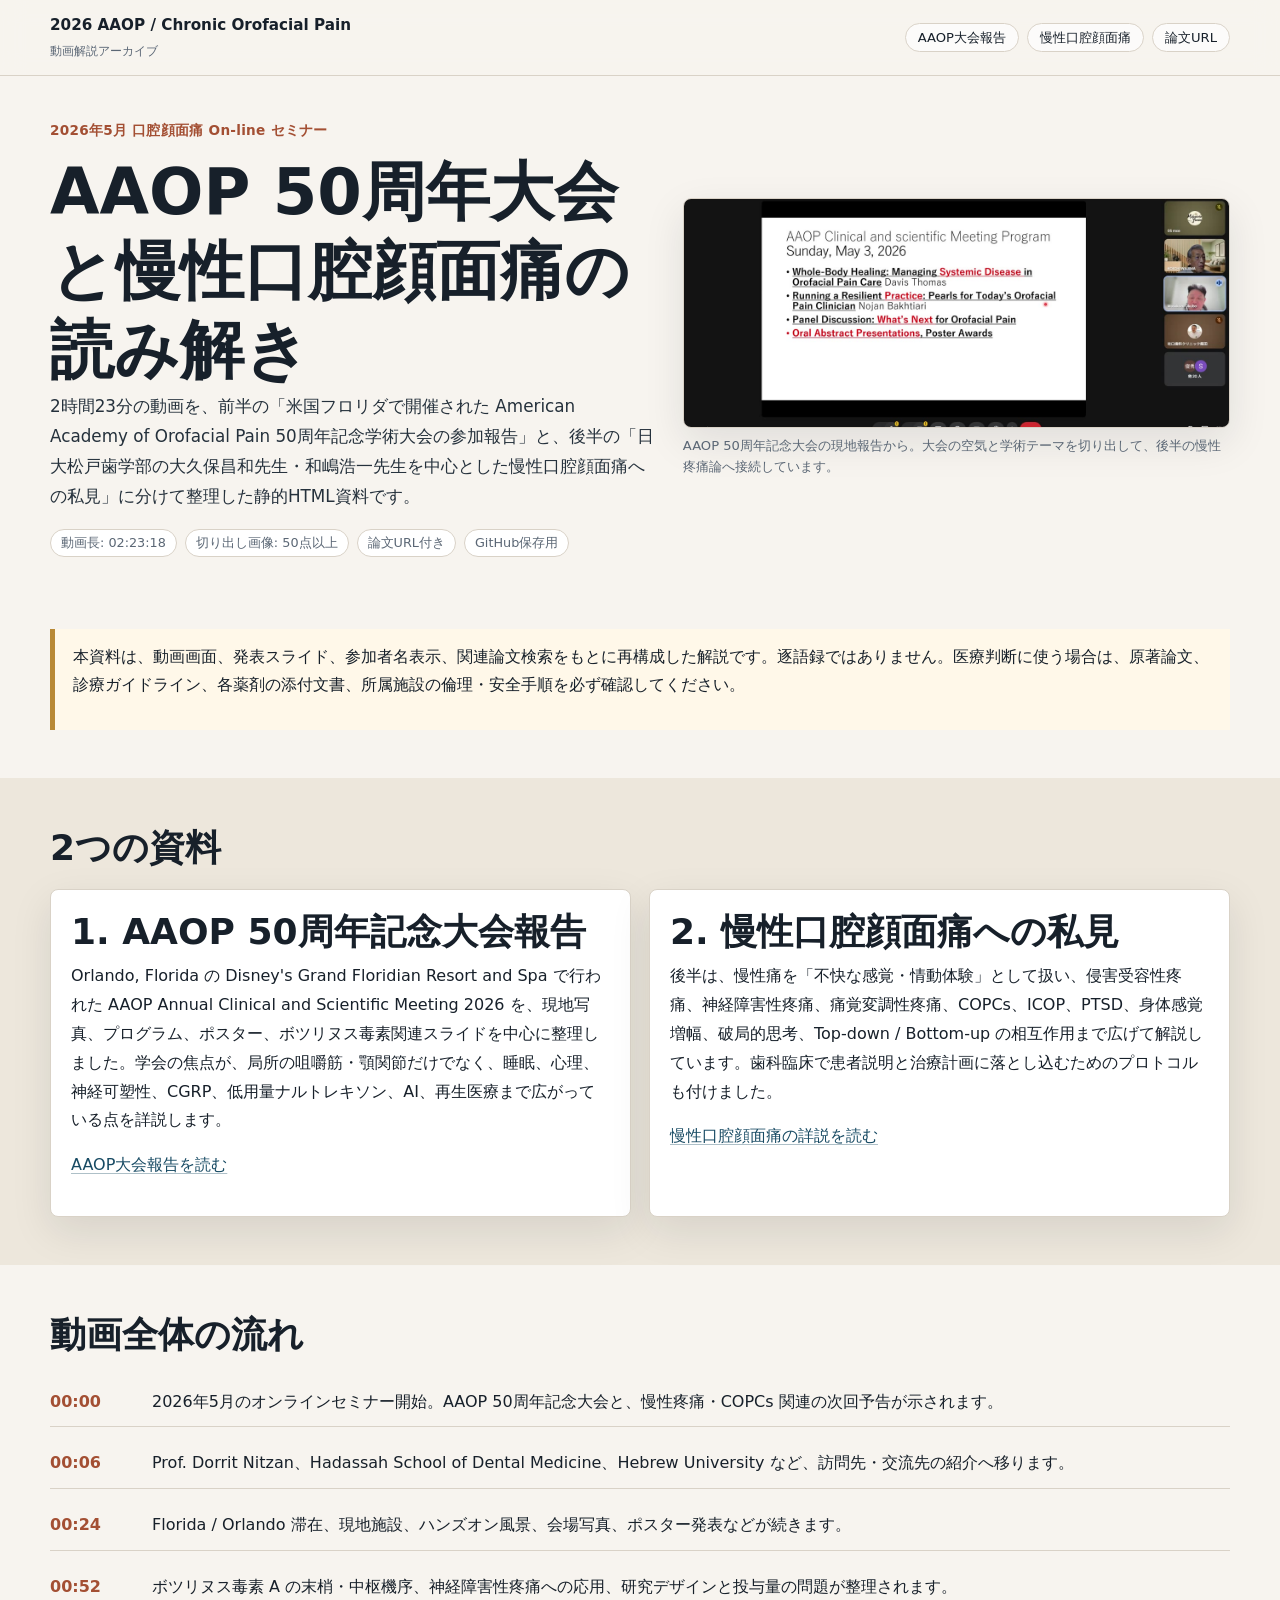
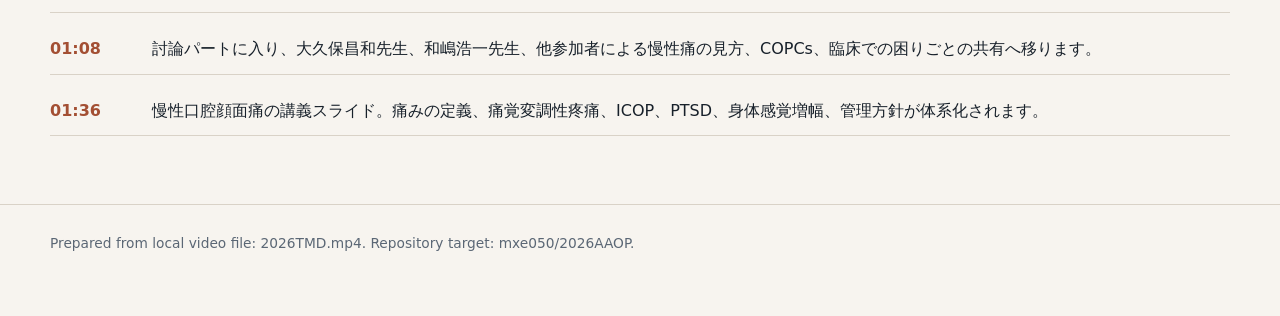
==== index.html @ 22a261c4 "Create AAOP 2026 report site" ====
<!doctype html>
<html lang="ja">
<head>
  <meta charset="utf-8">
  <meta name="viewport" content="width=device-width, initial-scale=1">
  <title>2026 AAOP 50周年大会報告と慢性口腔顔面痛 詳説</title>
  <link rel="stylesheet" href="assets/css/style.css">
</head>
<body>
  <header class="site-header">
    <nav class="nav" aria-label="主要ナビゲーション">
      <a class="brand" href="index.html">
        <strong>2026 AAOP / Chronic Orofacial Pain</strong>
        <span>動画解説アーカイブ</span>
      </a>
      <div class="nav-links">
        <a href="aaop-report.html">AAOP大会報告</a>
        <a href="chronic-orofacial-pain.html">慢性口腔顔面痛</a>
        <a href="chronic-orofacial-pain.html#papers">論文URL</a>
      </div>
    </nav>
  </header>

  <main>
    <section class="hero">
      <div class="hero-grid">
        <div>
          <p class="eyebrow">2026年5月 口腔顔面痛 On-line セミナー</p>
          <h1>AAOP 50周年大会と慢性口腔顔面痛の読み解き</h1>
          <p class="lead">
            2時間23分の動画を、前半の「米国フロリダで開催された American Academy of Orofacial Pain 50周年記念学術大会の参加報告」と、後半の「日大松戸歯学部の大久保昌和先生・和嶋浩一先生を中心とした慢性口腔顔面痛への私見」に分けて整理した静的HTML資料です。
          </p>
          <div class="meta">
            <span class="pill">動画長: 02:23:18</span>
            <span class="pill">切り出し画像: 50点以上</span>
            <span class="pill">論文URL付き</span>
            <span class="pill">GitHub保存用</span>
          </div>
        </div>
        <figure class="hero-media">
          <img src="assets/images/p1_011_anniversary_stage.jpg" alt="AAOP 50周年記念大会の会場スライド">
          <figcaption>AAOP 50周年記念大会の現地報告から。大会の空気と学術テーマを切り出して、後半の慢性疼痛論へ接続しています。</figcaption>
        </figure>
      </div>
    </section>

    <section class="band">
      <div class="wrap">
        <div class="notice">
          <p>
            本資料は、動画画面、発表スライド、参加者名表示、関連論文検索をもとに再構成した解説です。逐語録ではありません。医療判断に使う場合は、原著論文、診療ガイドライン、各薬剤の添付文書、所属施設の倫理・安全手順を必ず確認してください。
          </p>
        </div>
      </div>
    </section>

    <section class="band alt">
      <div class="wrap">
        <h2>2つの資料</h2>
        <div class="summary-grid">
          <article class="summary-card">
            <h2>1. AAOP 50周年記念大会報告</h2>
            <p>
              Orlando, Florida の Disney's Grand Floridian Resort and Spa で行われた AAOP Annual Clinical and Scientific Meeting 2026 を、現地写真、プログラム、ポスター、ボツリヌス毒素関連スライドを中心に整理しました。学会の焦点が、局所の咀嚼筋・顎関節だけでなく、睡眠、心理、神経可塑性、CGRP、低用量ナルトレキソン、AI、再生医療まで広がっている点を詳説します。
            </p>
            <p><a href="aaop-report.html">AAOP大会報告を読む</a></p>
          </article>

          <article class="summary-card">
            <h2>2. 慢性口腔顔面痛への私見</h2>
            <p>
              後半は、慢性痛を「不快な感覚・情動体験」として扱い、侵害受容性疼痛、神経障害性疼痛、痛覚変調性疼痛、COPCs、ICOP、PTSD、身体感覚増幅、破局的思考、Top-down / Bottom-up の相互作用まで広げて解説しています。歯科臨床で患者説明と治療計画に落とし込むためのプロトコルも付けました。
            </p>
            <p><a href="chronic-orofacial-pain.html">慢性口腔顔面痛の詳説を読む</a></p>
          </article>
        </div>
      </div>
    </section>

    <section class="band">
      <div class="wrap">
        <h2>動画全体の流れ</h2>
        <div class="timeline">
          <div class="time-row">
            <div class="time">00:00</div>
            <div>2026年5月のオンラインセミナー開始。AAOP 50周年記念大会と、慢性疼痛・COPCs 関連の次回予告が示されます。</div>
          </div>
          <div class="time-row">
            <div class="time">00:06</div>
            <div>Prof. Dorrit Nitzan、Hadassah School of Dental Medicine、Hebrew University など、訪問先・交流先の紹介へ移ります。</div>
          </div>
          <div class="time-row">
            <div class="time">00:24</div>
            <div>Florida / Orlando 滞在、現地施設、ハンズオン風景、会場写真、ポスター発表などが続きます。</div>
          </div>
          <div class="time-row">
            <div class="time">00:52</div>
            <div>ボツリヌス毒素 A の末梢・中枢機序、神経障害性疼痛への応用、研究デザインと投与量の問題が整理されます。</div>
          </div>
          <div class="time-row">
            <div class="time">01:08</div>
            <div>討論パートに入り、大久保昌和先生、和嶋浩一先生、他参加者による慢性痛の見方、COPCs、臨床での困りごとの共有へ移ります。</div>
          </div>
          <div class="time-row">
            <div class="time">01:36</div>
            <div>慢性口腔顔面痛の講義スライド。痛みの定義、痛覚変調性疼痛、ICOP、PTSD、身体感覚増幅、管理方針が体系化されます。</div>
          </div>
        </div>
      </div>
    </section>
  </main>

  <footer class="footer">
    <div class="wrap">
      <p>Prepared from local video file: 2026TMD.mp4. Repository target: mxe050/2026AAOP.</p>
    </div>
  </footer>
</body>
</html>
---- assets/css/style.css ----
:root {
  --ink: #17202a;
  --muted: #5b6775;
  --paper: #f7f4ef;
  --panel: #ffffff;
  --line: #d9d2c7;
  --blue: #174a63;
  --green: #3f6b55;
  --rust: #a34f33;
  --gold: #b88935;
  --shadow: 0 14px 40px rgba(23, 32, 42, 0.10);
}

* {
  box-sizing: border-box;
}

html {
  scroll-behavior: smooth;
}

body {
  margin: 0;
  color: var(--ink);
  background: var(--paper);
  font-family: "Yu Gothic", "YuGothic", "Hiragino Sans", Meiryo, system-ui, sans-serif;
  line-height: 1.8;
  overflow-x: hidden;
}

a {
  color: var(--blue);
  text-decoration-color: rgba(23, 74, 99, 0.35);
  text-underline-offset: 0.2em;
}

a:hover {
  text-decoration-color: currentColor;
}

.site-header {
  position: sticky;
  top: 0;
  z-index: 10;
  border-bottom: 1px solid var(--line);
  background: rgba(247, 244, 239, 0.94);
  backdrop-filter: blur(12px);
}

.nav {
  display: flex;
  align-items: center;
  justify-content: space-between;
  gap: 24px;
  width: min(1180px, calc(100% - 32px));
  margin: 0 auto;
  padding: 12px 0;
}

.brand {
  display: flex;
  flex-direction: column;
  gap: 2px;
  color: var(--ink);
  text-decoration: none;
  min-width: 0;
}

.brand strong {
  font-size: 0.95rem;
  letter-spacing: 0;
}

.brand span {
  color: var(--muted);
  font-size: 0.76rem;
}

.nav-links {
  display: flex;
  flex-wrap: wrap;
  align-items: center;
  justify-content: flex-end;
  gap: 8px;
  min-width: 0;
}

.nav-links a {
  border: 1px solid var(--line);
  border-radius: 999px;
  padding: 5px 12px;
  background: rgba(255, 255, 255, 0.68);
  color: var(--ink);
  font-size: 0.82rem;
  line-height: 1.35;
  text-decoration: none;
  min-width: 0;
}

.hero {
  width: min(1180px, calc(100% - 32px));
  margin: 0 auto;
  padding: 42px 0 24px;
}

.hero-grid {
  display: grid;
  grid-template-columns: minmax(0, 1.05fr) minmax(320px, 0.95fr);
  gap: 28px;
  align-items: center;
}

.hero-grid > *,
.feature > *,
.summary-card,
.gallery > *,
.two-col > * {
  min-width: 0;
}

.eyebrow {
  margin: 0 0 10px;
  color: var(--rust);
  font-weight: 700;
  font-size: 0.85rem;
  letter-spacing: 0.02em;
}

h1,
h2,
h3 {
  line-height: 1.24;
  letter-spacing: 0;
}

h1 {
  margin: 0;
  max-width: 14em;
  font-size: clamp(2.05rem, 5vw, 4.5rem);
}

h2 {
  margin: 0 0 18px;
  font-size: clamp(1.55rem, 3vw, 2.25rem);
}

h3 {
  margin: 28px 0 10px;
  font-size: 1.18rem;
}

p {
  margin: 0 0 1em;
}

h1,
h2,
h3,
p,
li,
figcaption,
a {
  overflow-wrap: anywhere;
}

.lead {
  max-width: 61em;
  color: #25313c;
  font-size: 1.05rem;
}

.hero-media {
  margin: 0;
}

.hero-media img,
.feature img,
.gallery img,
.wide-image img {
  display: block;
  width: 100%;
  height: auto;
  border: 1px solid var(--line);
  border-radius: 8px;
  background: #111;
  box-shadow: var(--shadow);
}

figcaption {
  margin-top: 8px;
  color: var(--muted);
  font-size: 0.82rem;
  line-height: 1.55;
}

.wrap {
  width: min(1180px, calc(100% - 32px));
  margin: 0 auto;
}

.band {
  padding: 48px 0;
}

.band.alt {
  background: #ede7dc;
}

.summary-grid {
  display: grid;
  grid-template-columns: repeat(2, minmax(0, 1fr));
  gap: 18px;
}

.summary-card {
  border: 1px solid var(--line);
  border-radius: 8px;
  padding: 20px;
  background: var(--panel);
  box-shadow: var(--shadow);
}

.summary-card h2 {
  margin-bottom: 8px;
}

.meta {
  display: flex;
  flex-wrap: wrap;
  gap: 8px;
  margin: 16px 0 0;
}

.pill {
  display: inline-flex;
  align-items: center;
  min-height: 28px;
  border: 1px solid var(--line);
  border-radius: 999px;
  padding: 3px 10px;
  background: #fff;
  color: var(--muted);
  font-size: 0.8rem;
  line-height: 1.25;
  max-width: 100%;
}

.toc {
  display: grid;
  grid-template-columns: repeat(3, minmax(0, 1fr));
  gap: 12px;
  margin-top: 18px;
}

.toc a {
  border: 1px solid var(--line);
  border-radius: 8px;
  padding: 12px;
  background: #fff;
  color: var(--ink);
  text-decoration: none;
}

.notice {
  border-left: 5px solid var(--gold);
  padding: 14px 18px;
  background: #fff8e9;
}

.feature {
  display: grid;
  grid-template-columns: minmax(280px, 0.9fr) minmax(0, 1.1fr);
  gap: 26px;
  align-items: start;
  margin: 28px 0;
}

.feature.reverse {
  grid-template-columns: minmax(0, 1.1fr) minmax(280px, 0.9fr);
}

.feature.reverse figure {
  order: 2;
}

.timeline {
  display: grid;
  gap: 12px;
  margin: 20px 0;
}

.time-row {
  display: grid;
  grid-template-columns: 86px minmax(0, 1fr);
  gap: 16px;
  border-bottom: 1px solid var(--line);
  padding: 10px 0;
}

.time {
  color: var(--rust);
  font-weight: 700;
  font-variant-numeric: tabular-nums;
}

.gallery {
  display: grid;
  grid-template-columns: repeat(3, minmax(0, 1fr));
  gap: 18px;
  margin-top: 20px;
}

.gallery figure,
.wide-image {
  margin: 0;
}

.dense-list,
.refs {
  padding-left: 1.2em;
}

.dense-list li,
.refs li {
  margin-bottom: 0.65em;
}

.quote-note {
  margin: 20px 0;
  border: 1px solid var(--line);
  border-radius: 8px;
  padding: 16px;
  background: #fff;
}

.two-col {
  display: grid;
  grid-template-columns: repeat(2, minmax(0, 1fr));
  gap: 24px;
}

.protocol {
  counter-reset: steps;
  display: grid;
  gap: 12px;
}

.protocol li {
  list-style: none;
  position: relative;
  border: 1px solid var(--line);
  border-radius: 8px;
  padding: 14px 16px 14px 56px;
  background: #fff;
}

.protocol li::before {
  counter-increment: steps;
  content: counter(steps);
  position: absolute;
  left: 16px;
  top: 16px;
  width: 26px;
  height: 26px;
  border-radius: 50%;
  background: var(--green);
  color: #fff;
  display: grid;
  place-items: center;
  font-weight: 700;
  line-height: 1;
}

.footer {
  border-top: 1px solid var(--line);
  padding: 26px 0 46px;
  color: var(--muted);
  font-size: 0.86rem;
}

@media (max-width: 900px) {
  .hero-grid,
  .summary-grid,
  .feature,
  .feature.reverse,
  .two-col,
  .toc {
    grid-template-columns: 1fr;
  }

  .feature.reverse figure {
    order: 0;
  }

  .gallery {
    grid-template-columns: repeat(2, minmax(0, 1fr));
  }
}

@media (max-width: 620px) {
  .nav,
  .hero,
  .wrap {
    width: calc(100vw - 32px);
    max-width: calc(100vw - 32px);
  }

  .nav {
    align-items: flex-start;
    flex-direction: column;
  }

  .nav-links {
    display: grid;
    grid-template-columns: repeat(2, minmax(0, 1fr));
    justify-content: flex-start;
    width: 100%;
    max-width: 100%;
  }

  .nav-links a {
    max-width: 100%;
    white-space: normal;
  }

  h1 {
    max-width: 100%;
    font-size: 1.65rem;
    word-break: break-all;
  }

  .lead {
    font-size: 0.96rem;
  }

  .meta {
    display: grid;
    grid-template-columns: 1fr;
  }

  .pill {
    justify-content: center;
    width: 100%;
  }

  .gallery {
    grid-template-columns: 1fr;
  }

  .time-row {
    grid-template-columns: 1fr;
    gap: 4px;
  }

  .band {
    padding: 34px 0;
  }
}
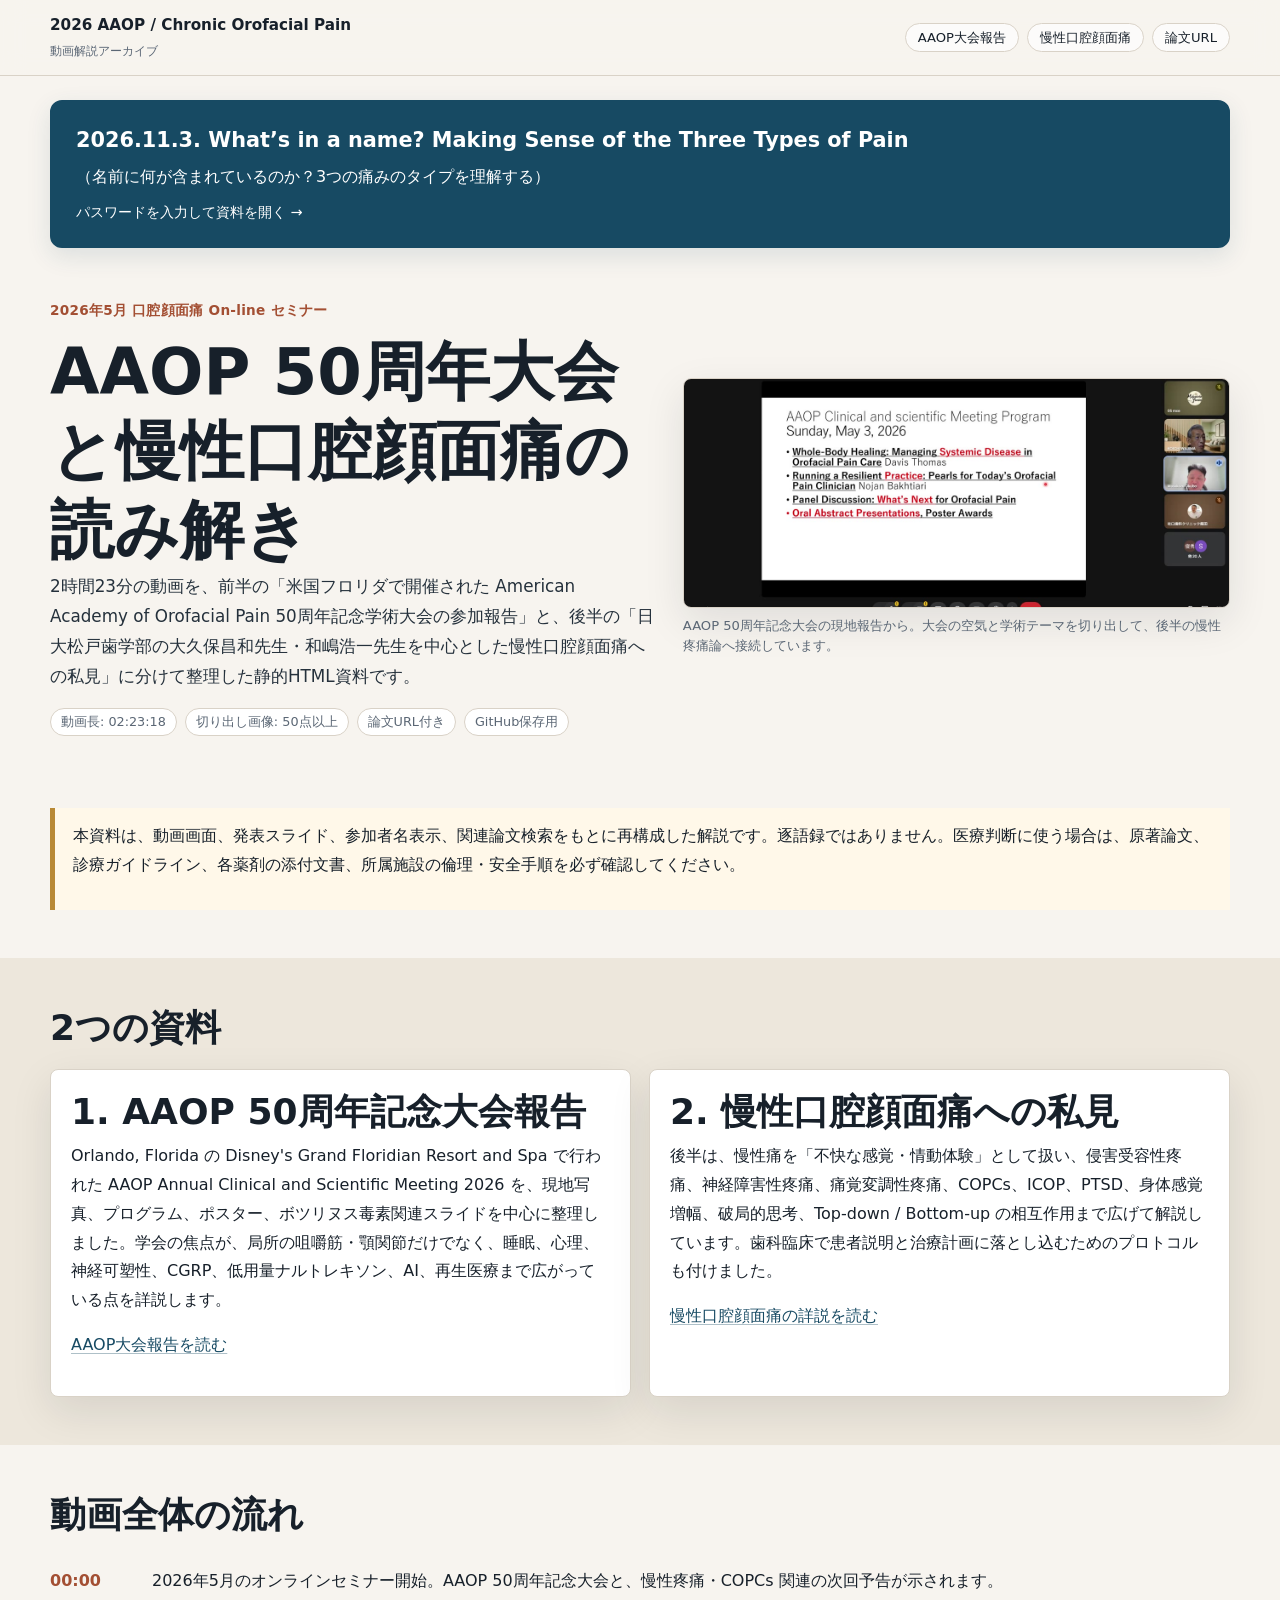
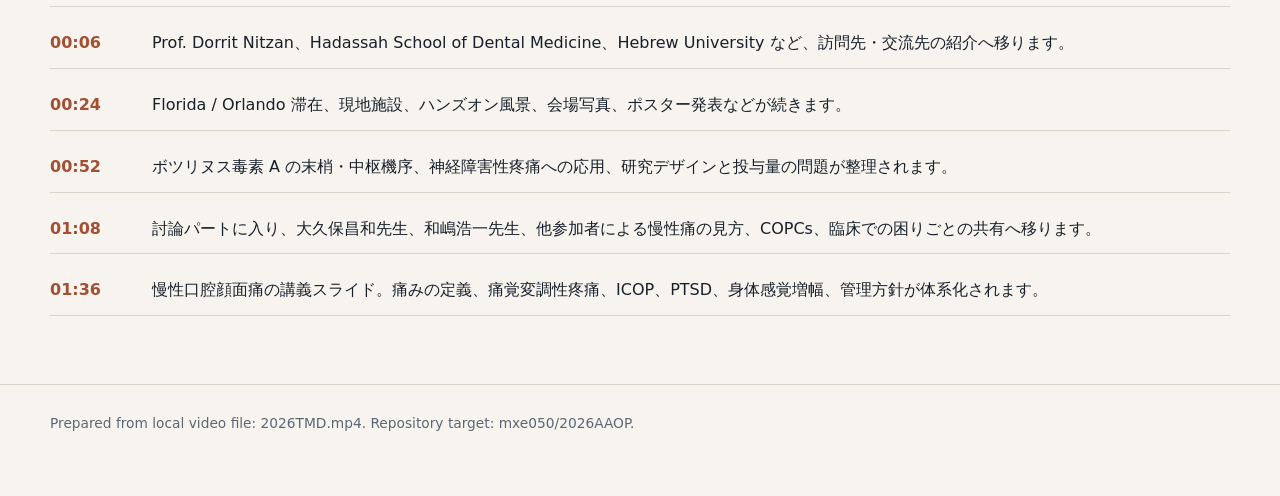
==== commit d20fa75a: "Add prominent November 3 seminar button while preserving all existing content" ====
--- a/index.html
+++ b/index.html
@@ -5,6 +5,15 @@
   <meta name="viewport" content="width=device-width, initial-scale=1">
   <title>2026 AAOP 50周年大会報告と慢性口腔顔面痛 詳説</title>
   <link rel="stylesheet" href="assets/css/style.css">
+  <style>
+    .seminar-addition { padding: 24px 0 8px; }
+    .seminar-link { display: block; padding: 22px 24px; border: 2px solid #174a63; border-radius: 12px; background: #174a63; color: #fff; text-decoration: none; line-height: 1.6; box-shadow: 0 8px 24px rgba(23,74,99,.12); }
+    .seminar-link:hover { background: #10384d; }
+    .seminar-link:focus-visible { outline: 3px solid #b88935; outline-offset: 4px; }
+    .seminar-link strong { display: block; font-size: clamp(1rem, 2.5vw, 1.3rem); }
+    .seminar-link .seminar-ja { display: block; margin-top: 6px; }
+    .seminar-link .seminar-open { display: block; margin-top: 12px; font-size: .9rem; }
+  </style>
 </head>
 <body>
   <header class="site-header">
@@ -22,6 +31,16 @@
   </header>
 
   <main>
+    <section class="seminar-addition" aria-label="追加セミナー資料">
+      <div class="wrap">
+        <a class="seminar-link" href="three-types-of-pain-20261103.html">
+          <strong>2026.11.3. What’s in a name? Making Sense of the Three Types of Pain</strong>
+          <span class="seminar-ja">（名前に何が含まれているのか？3つの痛みのタイプを理解する）</span>
+          <span class="seminar-open">パスワードを入力して資料を開く →</span>
+        </a>
+      </div>
+    </section>
+
     <section class="hero">
       <div class="hero-grid">
         <div>
